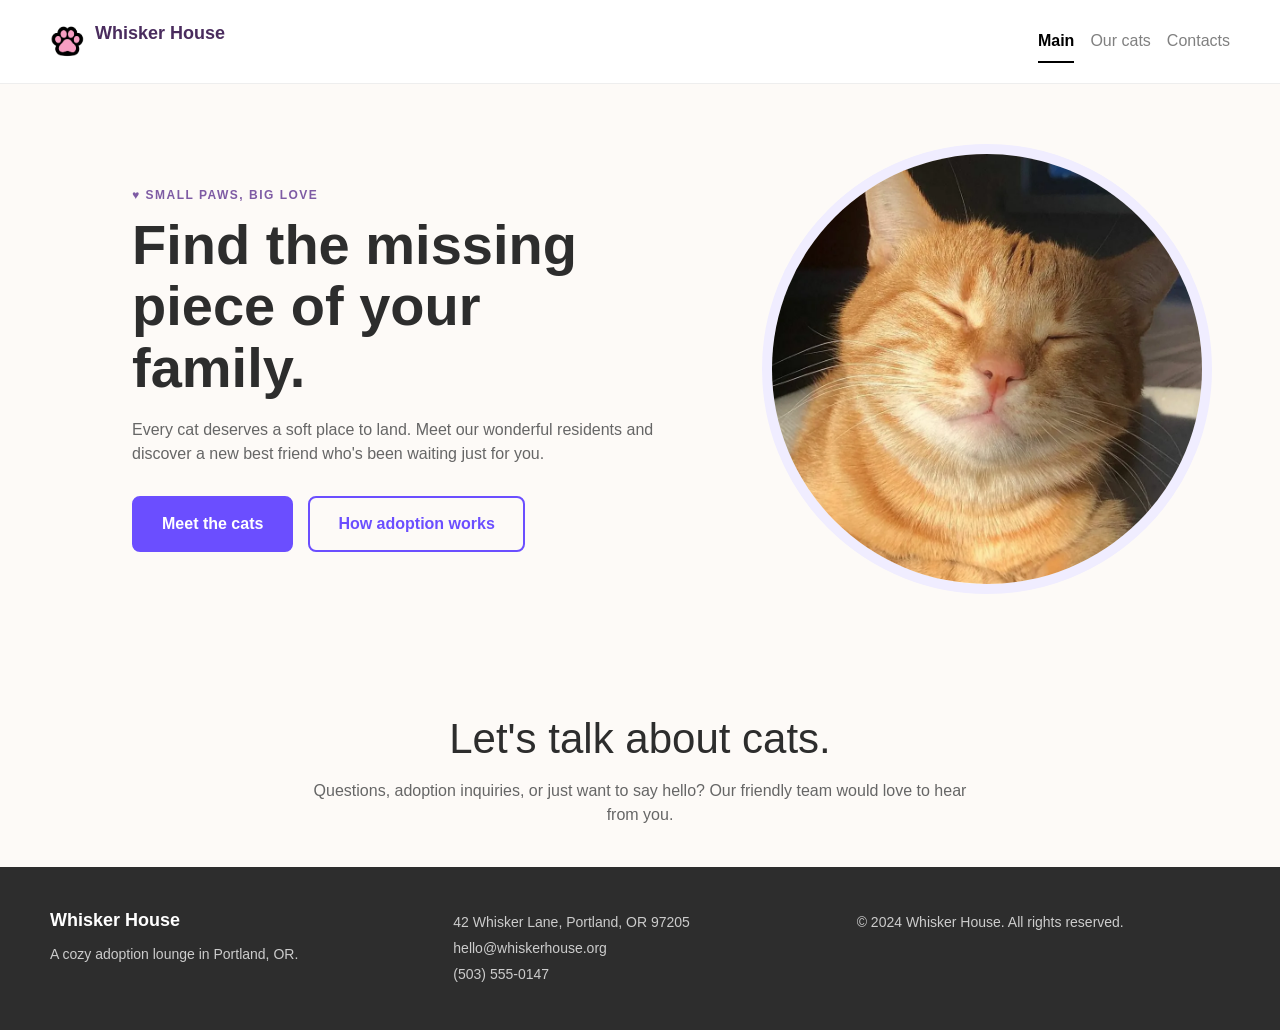
==== index.html @ 0fee254b "Add files via upload" ====
<!DOCTYPE html>
<html lang="en">
<head>
    <meta charset="UTF-8">
    <meta name="viewport" content="width=device-width, initial-scale=1.0">
    <title>Whisker House</title>
    <link href="https://cdn.jsdelivr.net/npm/bootstrap@5.3.3/dist/css/bootstrap.min.css" rel="stylesheet" integrity="sha384-QWTKZyjpPEjISv5WaRU9OFeRpok6YctnYmDr5pNlyT2bRjXh0JMhjY6hW+ALEwIH" crossorigin="anonymous">
    <link rel="stylesheet" href="style.css">
</head>

<body>
    <header class="site-header">
        <div class="logo">
            <img src="cat-paw-pink-black-color-cute-icon_423491-224.avif" alt="Иконка Whisker House">
            <p>Whisker House</p>
        </div>
        <ul class="nav nav-underline">
            <li class="nav-item">
                <a class="nav-link active violet" aria-current="page" href="index.html">Main</a>
            </li>
            <li class="nav-item">
                <a class="nav-link" href="ourcats.html">Our cats</a>
            </li>
            <li class="nav-item">
                <a class="nav-link" href="form.html">Contacts</a>
            </li>
        </ul>
    </header>

    <main class="main-content">
        <div class="text-content">
            <p class="subtitle">♥ SMALL PAWS, BIG LOVE</p>
            <h1>Find the missing<br>piece of your<br>family.</h1>
            <p class="description">
                Every cat deserves a soft place to land. Meet our wonderful residents and discover a new best friend who's been waiting just for you.
            </p>
            
            <div class="cta-buttons">
                <a href="ourcats.html" class="btn-primary">Meet the cats</a>
                <a href="#" class="btn-secondary">How adoption works</a>
            </div>
        </div>

        <div class="image-content img-fluid">
            <img src="i.webp" alt="Рыжий кот">
        </div>
    </main>

    <div class="contact-header">
        <h1>Let's talk about cats.</h1>
        <p>Questions, adoption inquiries, or just want to say hello? Our friendly team would love to hear from you.</p>
    </div>

    <footer class="site-footer">
        <div>
            <strong>Whisker House</strong>
            <p>A cozy adoption lounge in Portland, OR.</p>
        </div>

        <div>
            <p>42 Whisker Lane, Portland, OR 97205</p>
            <p>hello@whiskerhouse.org</p>
            <p>(503) 555-0147</p>
        </div>

        <div>
            <p>&copy; 2024 Whisker House. All rights reserved.</p>
        </div>
    </footer>
    <script src="https://cdn.jsdelivr.net/npm/@popperjs/core@2.11.8/dist/umd/popper.min.js" integrity="sha384-I7E8VVD/ismYTF4hNIPjVp/Zjvgyol6VFvRkX/vR+Vc4jQkC+hVqc2pM8ODewa9r" crossorigin="anonymous"></script>
    <script src="https://cdn.jsdelivr.net/npm/bootstrap@5.3.3/dist/js/bootstrap.min.js" integrity="sha384-0pUGZvbkm6XF6gxjEnlmuGrJXVbNuzT9qBBavbLwCsOGabYfZo0T0to5eqruptLy" crossorigin="anonymous"></script>
</body>
</html>
---- style.css ----
body {
        font-family: 'Segoe UI', sans-serif;
        color: #2d2d2d;
        background-color: #fdfaf7; 
    }

    a {
        text-decoration: none;
    }

    .site-header {
        display: flex;
        align-items: center;
        justify-content: space-between;
        padding: 20px 50px;
        background-color: #fff;
        border-bottom: 1px solid #eee;
    }

    .site-header a {
      color: grey;  
    }
    .violet {
     color: #7e5ba4;   
    }

    .logo {
        display: flex;
        align-items: center;
        gap: 10px;
    }

    .logo img {
        width: 35px;
        height: 35px;
    }

    .logo p {
        font-weight: bold;
        font-size: 18px;
        color: #4a2c5e; 
    }

    .main-content {
        display: flex;
        justify-content: center;
        align-items: center;
        padding: 60px 50px;
        gap: 80px;
        margin-left: 5%;
    }

    .text-content {
        max-width: 550px;
    }

    .subtitle {
        font-size: 12px;
        font-weight: 700;
        letter-spacing: 1.5px;
        color: #7e5ba4; 
        text-transform: uppercase;
        margin-bottom: 10px;
    }

    .text-content h1 {
        font-size: 56px;
        line-height: 1.1;
        margin: 0 0 20px 0;
        color: #2d2d2d;
        font-weight: 800;
    }

    .description {
        font-size: 16px;
        color: #666;
        margin-bottom: 30px;
    }

    
    .cta-buttons {
        display: flex;
        gap: 15px;
    }

    .btn-primary, .btn-secondary {
        padding: 14px 28px;
        font-size: 16px;
        font-weight: 600;
        border-radius: 8px;
    }

    .btn-primary {
        background-color: #6b4eff;
        color: #fff;
        border: 2px solid #6b4eff;
    }

    .btn-secondary {
        background-color: transparent;
        color: #6b4eff;
        border: 2px solid #6b4eff;
    }

    .image-content {
        display: flex;
        justify-content: center;
    }

    .image-content img {
        max-width: 450px;
        border-radius: 50%; 
        border: 10px solid #f0edff;
        object-fit: cover;
        aspect-ratio: 1 / 1;
    }

    .contact-header {
        text-align: center;
        max-width: 700px;
        margin: 60px auto 40px;
        padding: 0 20px;
    }

    .contact-header h1 {
        font-size: 42px;
        margin-bottom: 15px;
        color: #2d2d2d;
    }

    .contact-header p {
        font-size: 16px;
        color: #666;
    }

    .contact-form {
        max-width: 600px;
        margin: 0 auto 80px;
        background: #fff;
        padding: 40px;
        border-radius: 12px;
    }

    .contact-form h2 {
        margin-top: 0;
        font-size: 28px;
        color: #2d2d2d;
    }

    .contact-form > p {
        color: #666;
        margin-bottom: 30px;
    }

    .contact-form div {
        margin-bottom: 20px;
    }

    .contact-form p {
        margin: 0 0 8px 0;
        font-size: 14px;
        font-weight: 600;
        color: #4a2c5e;
    }

    input[type="text"],
    input[type="email"],
    select,
    textarea {
        width: 100%;
        padding: 12px 15px;
        border: 1px solid #ddd;
        border-radius: 8px;
        font-size: 16px;
        background-color: #fafafa;
    }

    input[type="text"],
    input[type="email"],
    select,
    textarea {
        outline: none;
        border-color: #6b4eff;
        background-color: #fff;
    }


    input[type="submit"] {
        background-color: #6b4eff;
        color: white;
        border: none;
        padding: 14px 30px;
        font-size: 16px;
        font-weight: 600;
        border-radius: 8px;
        width: 100%;
    }

    input[type="submit"] {
        background-color: #5538d9;
    }

    .site-footer {
        background-color: #2d2d2d;
        color: #ccc;
        padding: 40px 50px;
        display: flex;
        justify-content: space-between;
        flex-wrap: wrap;
        gap: 30px;
    }

    .site-footer div {
        flex: 1;
        min-width: 200px;
    }

    .site-footer strong {
        color: #fff;
        font-size: 18px;
        display: block;
        margin-bottom: 10px;
    }

    .site-footer p {
        margin: 5px 0;
        font-size: 14px;
    }

/* ==================================== */

.cat-img {
    height: 350px;
    object-fit: cover;
}

.cats-page-main {
    flex-grow: 1; 
    padding: 40px 0;
}

.card .btn-primary {
    display: inline-block;
    padding: 10px 20px;
    font-size: 16px;
    border-radius: 8px;
    background-color: #6b4eff;
    border: 2px solid #6b4eff;
    color: white;
    text-align: center;
}
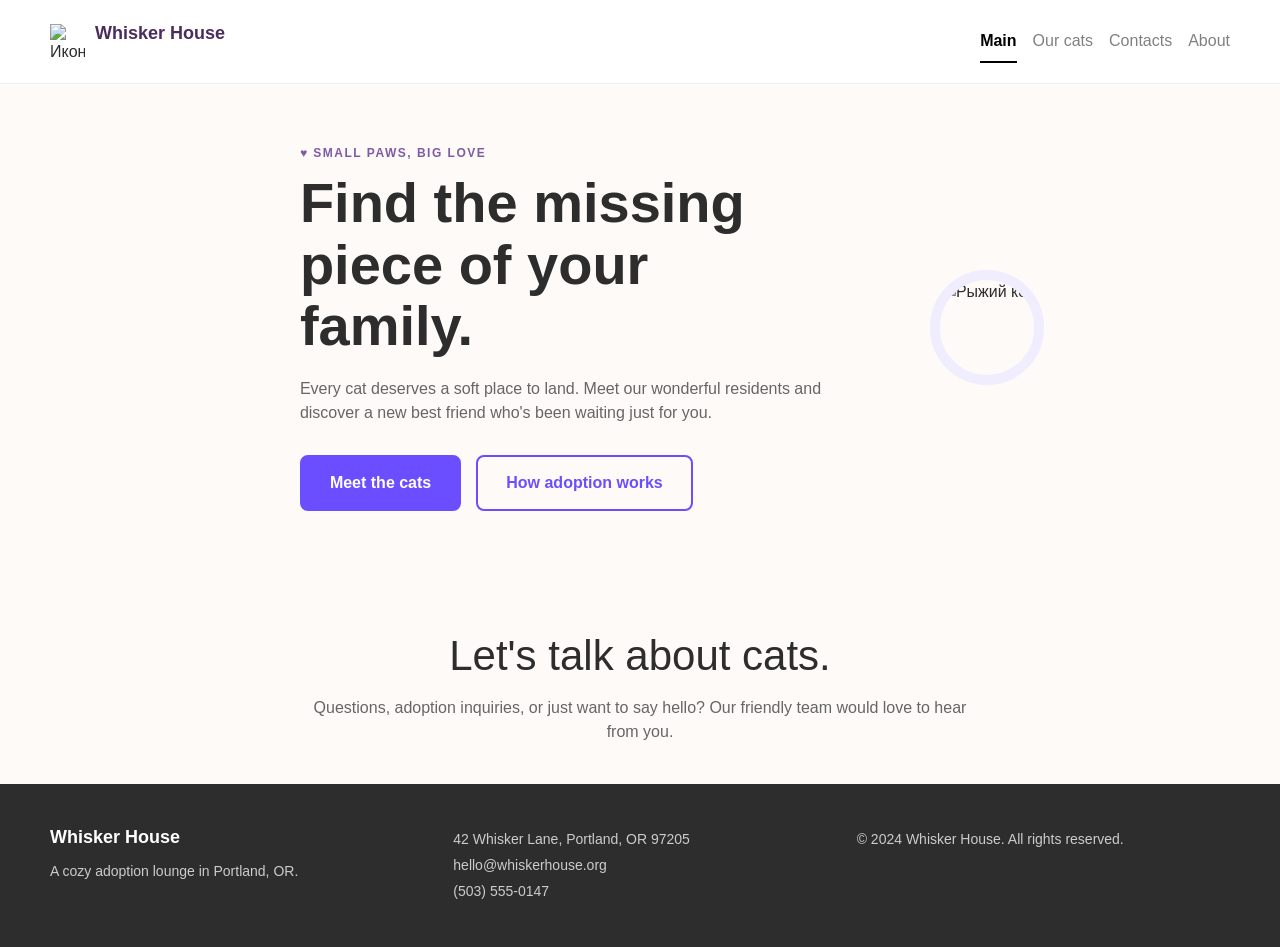
==== commit 3d8e3e5b: "Add files via upload" ====
--- a/index.html
+++ b/index.html
@@ -11,7 +11,7 @@
 <body>
     <header class="site-header">
         <div class="logo">
-            <img src="cat-paw-pink-black-color-cute-icon_423491-224.avif" alt="Иконка Whisker House">
+            <img src="images/cat-paw-pink-black-color-cute-icon_423491-224.avif" alt="Иконка Whisker House">
             <p>Whisker House</p>
         </div>
         <ul class="nav nav-underline">
@@ -23,6 +23,9 @@
             </li>
             <li class="nav-item">
                 <a class="nav-link" href="form.html">Contacts</a>
+            </li>
+             <li class="nav-item">
+            <a class="nav-link" href="about.html">About</a>
             </li>
         </ul>
     </header>
@@ -42,7 +45,7 @@
         </div>
 
         <div class="image-content img-fluid">
-            <img src="i.webp" alt="Рыжий кот">
+            <img src="images/i.webp" alt="Рыжий кот">
         </div>
     </main>
 
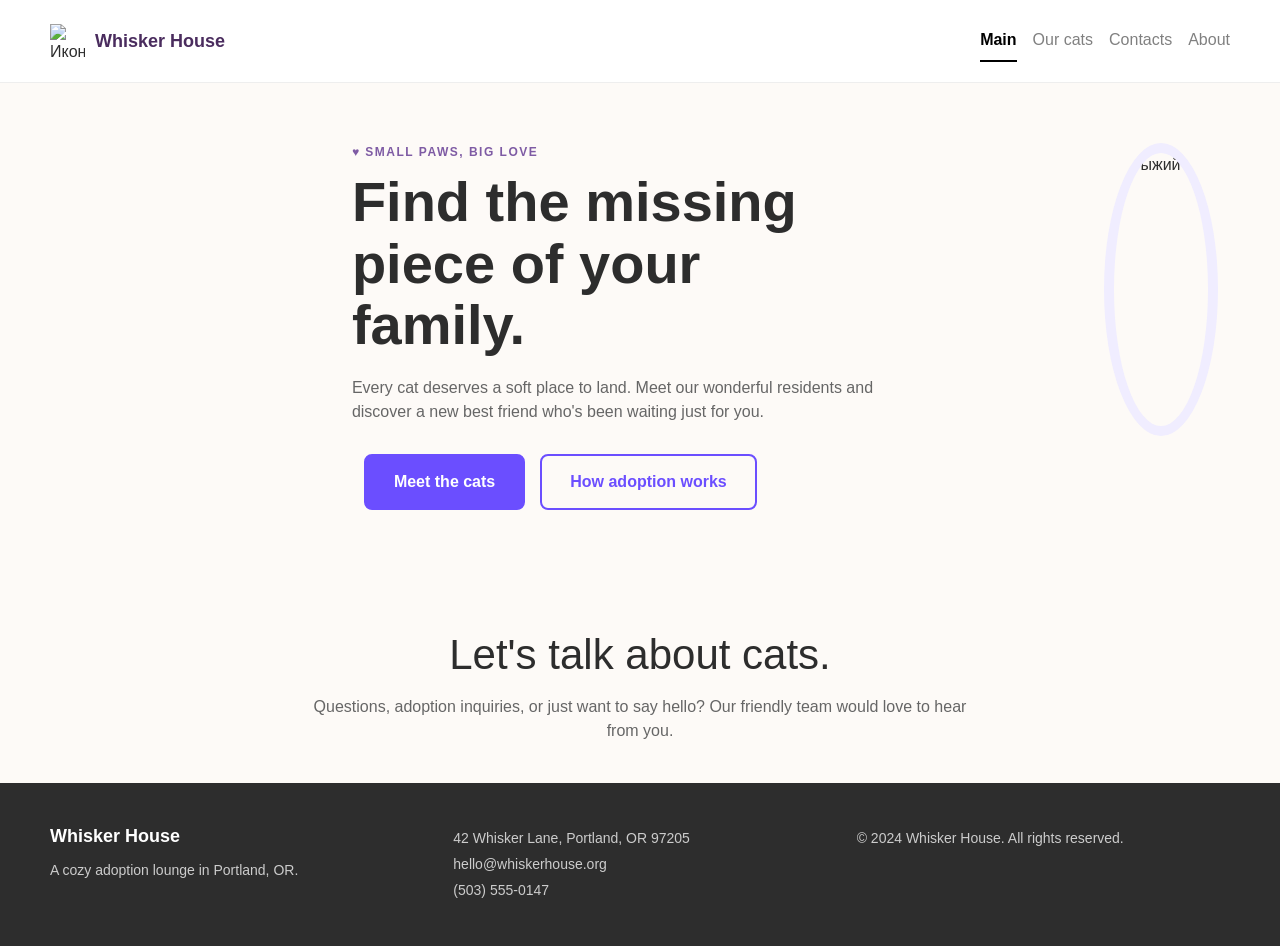
==== commit 760de25d: "Add files via upload" ====
--- a/index.html
+++ b/index.html
@@ -9,7 +9,7 @@
 </head>
 
 <body>
-    <header class="site-header">
+    <header class="site-header container-fluid">
         <div class="logo">
             <img src="images/cat-paw-pink-black-color-cute-icon_423491-224.avif" alt="Иконка Whisker House">
             <p>Whisker House</p>
@@ -31,22 +31,25 @@
     </header>
 
     <main class="main-content">
-        <div class="text-content">
-            <p class="subtitle">♥ SMALL PAWS, BIG LOVE</p>
-            <h1>Find the missing<br>piece of your<br>family.</h1>
-            <p class="description">
-                Every cat deserves a soft place to land. Meet our wonderful residents and discover a new best friend who's been waiting just for you.
-            </p>
-            
-            <div class="cta-buttons">
-                <a href="ourcats.html" class="btn-primary">Meet the cats</a>
-                <a href="#" class="btn-secondary">How adoption works</a>
+        <section class="container d-flex cover">
+            <div class="text-content container">
+                <p class="subtitle">♥️ SMALL PAWS, BIG LOVE</p>
+                <h1>Find the missing<br>piece of your<br>family.</h1>
+                <p class="description">
+                    Every cat deserves a soft place to land. Meet our wonderful residents and discover a new best friend who's been waiting just for you.
+                </p>
+                
+                <div class="cta-buttons container">
+                    <a href="ourcats.html" class="btn-primary">Meet the cats</a>
+                    <a href="#" class="btn-secondary">How adoption works</a>
+                </div>
             </div>
-        </div>
 
-        <div class="image-content img-fluid">
-            <img src="images/i.webp" alt="Рыжий кот">
-        </div>
+            <div class="image-content">
+                <img class="cover-image img-fluid" src="images/i.webp" alt="Рыжий кот">
+            </div>
+        </section>
+
     </main>
 
     <div class="contact-header">
--- a/style.css
+++ b/style.css
@@ -15,6 +15,7 @@
         padding: 20px 50px;
         background-color: #fff;
         border-bottom: 1px solid #eee;
+        flex-wrap: wrap;
     }
 
     .site-header a {
@@ -39,6 +40,7 @@
         font-weight: bold;
         font-size: 18px;
         color: #4a2c5e; 
+        margin: 0;
     }
 
     .main-content {
@@ -108,12 +110,24 @@
     }
 
     .image-content img {
-        max-width: 450px;
         border-radius: 50%; 
         border: 10px solid #f0edff;
         object-fit: cover;
         aspect-ratio: 1 / 1;
-    }
+    }    
+    
+    @media (max-width: 450px) {
+        .cover {
+            flex-wrap: wrap;
+        }
+    }
+
+    @media (min-width: 900px) {
+        .image-content img {
+            max-height: 80%;
+        }
+    }
+
 
     .contact-header {
         text-align: center;
